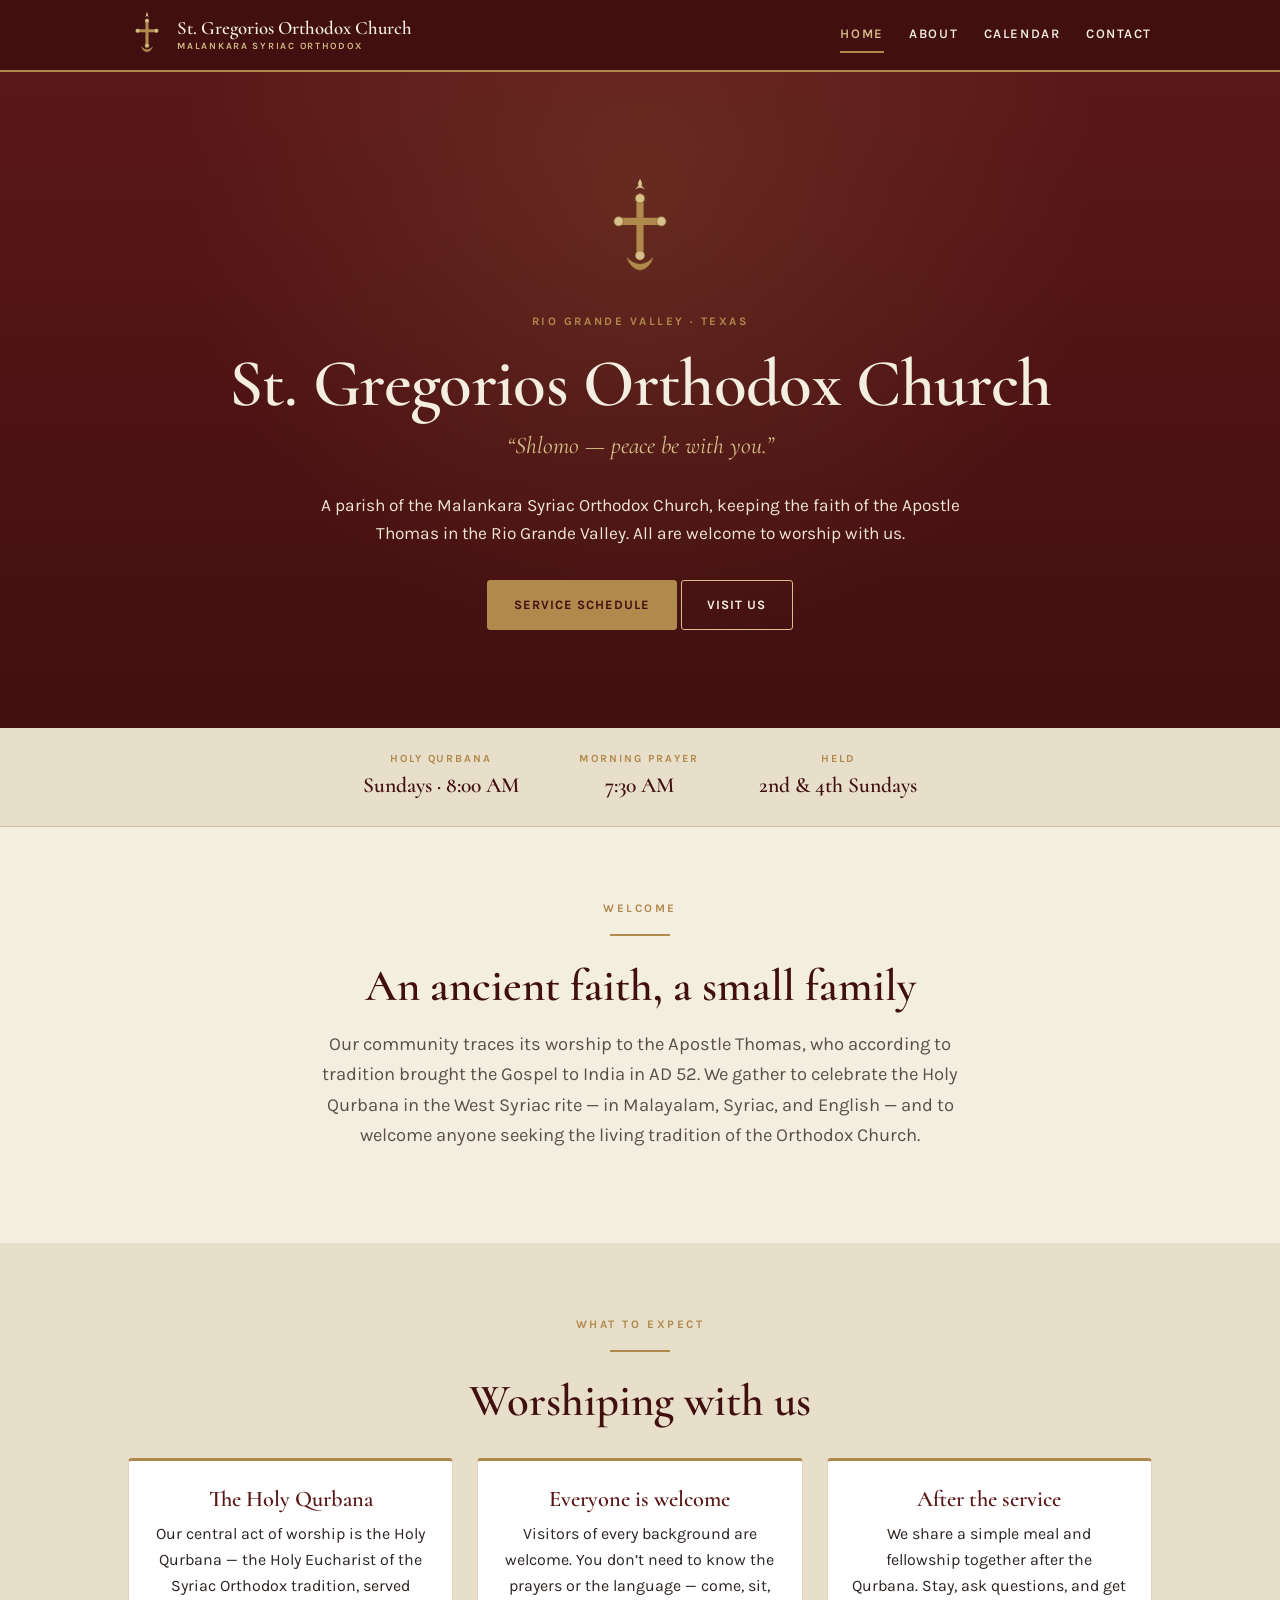
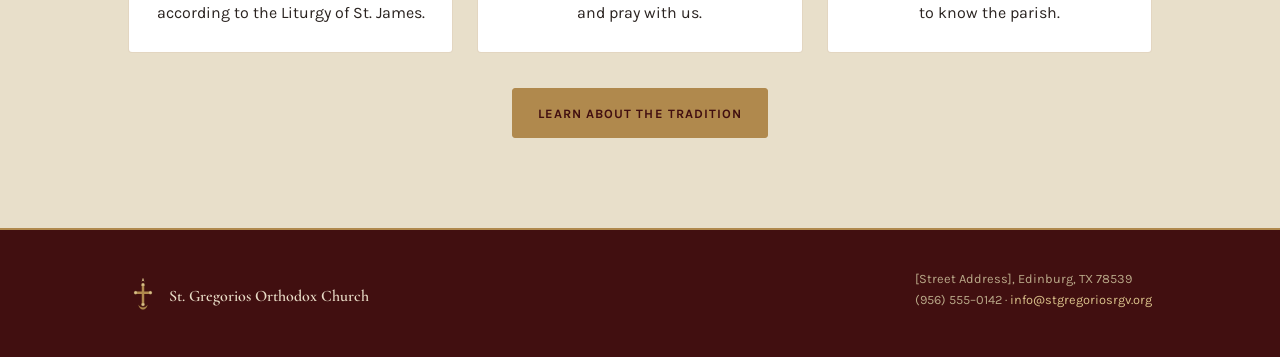
==== index.html @ 6551cbe2 "first commit" ====
<!DOCTYPE html>
<html lang="en">
<head>
<meta charset="UTF-8">
<meta name="viewport" content="width=device-width, initial-scale=1">
<title>St. Gregorios Orthodox Church — Malankara Syriac Orthodox, Rio Grande Valley</title>
<meta name="description" content="A parish of the Malankara Syriac Orthodox Church serving the Rio Grande Valley near McAllen and Edinburg, Texas. Holy Qurbana on Sundays at 8:00 AM.">
<link rel="preconnect" href="https://fonts.googleapis.com">
<link rel="preconnect" href="https://fonts.gstatic.com" crossorigin>
<link href="https://fonts.googleapis.com/css2?family=Cormorant:ital,wght@0,500;0,600;1,500;1,600&family=Karla:wght@400;500;700&display=swap" rel="stylesheet">
<link rel="stylesheet" href="styles.css">
</head>
<body>

<header class="topbar">
  <div class="wrap">
    <a class="brand" href="index.html">
      <svg class="mark" viewBox="0 0 80 108" fill="none" xmlns="http://www.w3.org/2000/svg" role="img" aria-label="St. Thomas Cross"><path d="M40 3c-2.6 3.2-2.6 6 0 9.2 2.6-3.2 2.6-6 0-9.2z" fill="#d9c08a"/><path d="M40 8l-5 5 5-2 5 2z" fill="#d9c08a"/><g fill="#b0894d"><rect x="36.5" y="22" width="7" height="56" rx="1.5"/><rect x="19" y="41" width="42" height="7" rx="1.5"/></g><g fill="#d9c08a" stroke="#8a6a36" stroke-width=".8"><circle cx="40" cy="22" r="4.6"/><circle cx="19" cy="44.5" r="4.6"/><circle cx="61" cy="44.5" r="4.6"/><circle cx="40" cy="78" r="4.6"/></g><path d="M27 80q13 13 26 0-3.5 11-13 12.5Q30.5 91 27 80z" fill="#b0894d" stroke="#8a6a36" stroke-width=".6"/></svg>
      <span class="name">St. Gregorios Orthodox Church<small>Malankara Syriac Orthodox</small></span>
    </a>
    <button class="menu-toggle" aria-label="Open menu" aria-expanded="false">&#9776;</button>
    <nav class="menu" id="menu">
      <a href="index.html" aria-current="page">Home</a>
      <a href="about.html">About</a>
      <a href="calendar.html">Calendar</a>
      <a href="contact.html">Contact</a>
    </nav>
  </div>
</header>

<section class="hero">
  <div class="wrap">
    <svg class="mark-lg" viewBox="0 0 80 108" fill="none" xmlns="http://www.w3.org/2000/svg" role="img" aria-label="St. Thomas Cross"><path d="M40 3c-2.6 3.2-2.6 6 0 9.2 2.6-3.2 2.6-6 0-9.2z" fill="#d9c08a"/><path d="M40 8l-5 5 5-2 5 2z" fill="#d9c08a"/><g fill="#b0894d"><rect x="36.5" y="22" width="7" height="56" rx="1.5"/><rect x="19" y="41" width="42" height="7" rx="1.5"/></g><g fill="#d9c08a" stroke="#8a6a36" stroke-width=".8"><circle cx="40" cy="22" r="4.6"/><circle cx="19" cy="44.5" r="4.6"/><circle cx="61" cy="44.5" r="4.6"/><circle cx="40" cy="78" r="4.6"/></g><path d="M27 80q13 13 26 0-3.5 11-13 12.5Q30.5 91 27 80z" fill="#b0894d" stroke="#8a6a36" stroke-width=".6"/></svg>
    <p class="eyebrow">Rio Grande Valley &middot; Texas</p>
    <h1>St. Gregorios Orthodox Church</h1>
    <p class="syriac">&ldquo;Shlomo &mdash; peace be with you.&rdquo;</p>
    <p class="lede">A parish of the Malankara Syriac Orthodox Church, keeping the faith of the
      Apostle Thomas in the Rio Grande Valley. All are welcome to worship with us.</p>
    <p>
      <a class="btn" href="calendar.html">Service Schedule</a>
      <a class="btn ghost" href="contact.html">Visit Us</a>
    </p>
  </div>
</section>

<div class="service-banner">
  <div class="wrap">
    <div class="slot"><span class="lbl">Holy Qurbana</span><span class="val">Sundays &middot; 8:00 AM</span></div>
    <div class="slot"><span class="lbl">Morning Prayer</span><span class="val">7:30 AM</span></div>
    <div class="slot"><span class="lbl">Held</span><span class="val">2nd &amp; 4th Sundays</span></div>
  </div>
</div>

<section class="block">
  <div class="wrap center">
    <p class="eyebrow">Welcome</p>
    <hr class="rule">
    <h2>An ancient faith, a small family</h2>
    <p class="lead">Our community traces its worship to the Apostle Thomas, who according to
      tradition brought the Gospel to India in AD 52. We gather to celebrate the Holy Qurbana
      in the West Syriac rite &mdash; in Malayalam, Syriac, and English &mdash; and to welcome
      anyone seeking the living tradition of the Orthodox Church.</p>
  </div>
</section>

<section class="block alt">
  <div class="wrap center">
    <p class="eyebrow">What to expect</p>
    <hr class="rule">
    <h2>Worshiping with us</h2>
    <div class="grid">
      <div class="card">
        <h3>The Holy Qurbana</h3>
        <p>Our central act of worship is the Holy Qurbana &mdash; the Holy Eucharist of the
          Syriac Orthodox tradition, served according to the Liturgy of St. James.</p>
      </div>
      <div class="card">
        <h3>Everyone is welcome</h3>
        <p>Visitors of every background are welcome. You don&rsquo;t need to know the prayers or the
          language &mdash; come, sit, and pray with us.</p>
      </div>
      <div class="card">
        <h3>After the service</h3>
        <p>We share a simple meal and fellowship together after the Qurbana. Stay, ask
          questions, and get to know the parish.</p>
      </div>
    </div>
    <p style="margin-top:2.2rem"><a class="btn" href="about.html">Learn About the Tradition</a></p>
  </div>
</section>

<footer class="site">
  <div class="wrap">
    <a class="brand" href="index.html" style="color:#e8dcc6">
      <svg class="mark" viewBox="0 0 80 108" fill="none" xmlns="http://www.w3.org/2000/svg" aria-hidden="true"><path d="M40 3c-2.6 3.2-2.6 6 0 9.2 2.6-3.2 2.6-6 0-9.2z" fill="#d9c08a"/><path d="M40 8l-5 5 5-2 5 2z" fill="#d9c08a"/><g fill="#b0894d"><rect x="36.5" y="22" width="7" height="56" rx="1.5"/><rect x="19" y="41" width="42" height="7" rx="1.5"/></g><g fill="#d9c08a" stroke="#8a6a36" stroke-width=".8"><circle cx="40" cy="22" r="4.6"/><circle cx="19" cy="44.5" r="4.6"/><circle cx="61" cy="44.5" r="4.6"/><circle cx="40" cy="78" r="4.6"/></g><path d="M27 80q13 13 26 0-3.5 11-13 12.5Q30.5 91 27 80z" fill="#b0894d" stroke="#8a6a36" stroke-width=".6"/></svg>
      <span class="name" style="font-size:1rem">St. Gregorios Orthodox Church</span>
    </a>
    <p class="fnote">
      [Street Address], Edinburg, TX 78539<br>
      (956) 555&ndash;0142 &middot; <a href="mailto:info@stgregoriosrgv.org">info@stgregoriosrgv.org</a>
    </p>
  </div>
</footer>

<script>
  const t = document.querySelector('.menu-toggle');
  const m = document.getElementById('menu');
  t.addEventListener('click', () => {
    const open = m.classList.toggle('open');
    t.setAttribute('aria-expanded', open);
  });
</script>
</body>
</html>
---- styles.css ----
/* ===========================================================
   St. Gregorios Orthodox Church — shared styles
   Palette grounded in West Syriac liturgical color:
     --oxblood   deep liturgical red (vestments / sanctuary)
     --gold      ecclesial gilding
     --parchment warm manuscript ground
     --indigo    Kerala mural shadow tone
     --ink       reading text
   =========================================================== */

:root {
  --oxblood: #5b1718;
  --oxblood-deep: #410f10;
  --gold: #b0894d;
  --gold-soft: #d9c08a;
  --parchment: #f4eee1;
  --parchment-dim: #e8dfca;
  --indigo: #233044;
  --ink: #2a2320;
  --ink-soft: #5a5048;

  --display: "Cormorant", "Cormorant Garamond", Georgia, serif;
  --body: "Karla", system-ui, -apple-system, sans-serif;

  --measure: 64rem;
}

/* reset-ish */
*, *::before, *::after { box-sizing: border-box; }
html { scroll-behavior: smooth; }
@media (prefers-reduced-motion: reduce) {
  html { scroll-behavior: auto; }
  * { animation-duration: 0.01ms !important; transition-duration: 0.01ms !important; }
}

body {
  margin: 0;
  font-family: var(--body);
  color: var(--ink);
  background: var(--parchment);
  line-height: 1.65;
  -webkit-font-smoothing: antialiased;
}

h1, h2, h3, h4 {
  font-family: var(--display);
  font-weight: 600;
  line-height: 1.1;
  color: var(--oxblood-deep);
  margin: 0 0 0.4em;
}
h1 { font-size: clamp(2.4rem, 6vw, 4.2rem); letter-spacing: -0.01em; }
h2 { font-size: clamp(1.8rem, 4vw, 2.8rem); }
h3 { font-size: 1.4rem; }
p { margin: 0 0 1.1em; }
a { color: var(--oxblood); }

.eyebrow {
  font-family: var(--body);
  text-transform: uppercase;
  letter-spacing: 0.22em;
  font-size: 0.72rem;
  font-weight: 700;
  color: var(--gold);
  margin: 0 0 1rem;
}

.wrap { width: min(100% - 2.5rem, var(--measure)); margin-inline: auto; }

/* ---------- top bar ---------- */
.topbar {
  background: var(--oxblood-deep);
  color: var(--parchment);
  position: sticky;
  top: 0;
  z-index: 50;
  border-bottom: 2px solid var(--gold);
}
.topbar .wrap {
  display: flex;
  align-items: center;
  justify-content: space-between;
  padding: 0.7rem 0;
  gap: 1rem;
}
.brand {
  display: flex;
  align-items: center;
  gap: 0.7rem;
  text-decoration: none;
  color: var(--parchment);
}
.brand .mark { width: 38px; height: 48px; flex: none; }
.brand .name {
  font-family: var(--display);
  font-size: 1.18rem;
  font-weight: 600;
  line-height: 1.05;
}
.brand .name small {
  display: block;
  font-family: var(--body);
  font-size: 0.6rem;
  letter-spacing: 0.18em;
  text-transform: uppercase;
  color: var(--gold-soft);
  font-weight: 600;
  margin-top: 2px;
}

nav.menu { display: flex; gap: 1.6rem; align-items: center; }
nav.menu a {
  color: var(--parchment);
  text-decoration: none;
  font-size: 0.82rem;
  letter-spacing: 0.12em;
  text-transform: uppercase;
  font-weight: 600;
  padding: 0.4rem 0;
  border-bottom: 2px solid transparent;
  transition: border-color 0.2s, color 0.2s;
}
nav.menu a:hover, nav.menu a[aria-current="page"] {
  color: var(--gold-soft);
  border-color: var(--gold);
}

.menu-toggle {
  display: none;
  background: none;
  border: 1px solid var(--gold);
  color: var(--parchment);
  border-radius: 4px;
  padding: 0.4rem 0.6rem;
  font-size: 1rem;
  cursor: pointer;
}

@media (max-width: 720px) {
  nav.menu {
    position: absolute;
    top: 100%; left: 0; right: 0;
    background: var(--oxblood-deep);
    flex-direction: column;
    gap: 0;
    padding: 0.5rem 1.25rem 1rem;
    border-bottom: 2px solid var(--gold);
    display: none;
  }
  nav.menu.open { display: flex; }
  nav.menu a { width: 100%; padding: 0.7rem 0; }
  .menu-toggle { display: inline-block; }
}

/* ---------- hero ---------- */
.hero {
  background:
    radial-gradient(circle at 50% 18%, rgba(176,137,77,0.18), transparent 55%),
    linear-gradient(180deg, var(--oxblood) 0%, var(--oxblood-deep) 100%);
  color: var(--parchment);
  text-align: center;
  padding: clamp(3.5rem, 9vw, 6.5rem) 0 clamp(3rem, 7vw, 5rem);
  position: relative;
}
.hero .mark-lg { width: 86px; height: 110px; margin: 0 auto 1.6rem; display: block; }
.hero h1 { color: var(--parchment); margin-bottom: 0.3rem; }
.hero .syriac {
  font-family: var(--display);
  font-style: italic;
  font-size: clamp(1.1rem, 2.5vw, 1.5rem);
  color: var(--gold-soft);
  margin-bottom: 1.6rem;
}
.hero p.lede {
  max-width: 40rem;
  margin: 0 auto 2rem;
  color: #efe6d3;
  font-size: 1.08rem;
}

.btn {
  display: inline-block;
  background: var(--gold);
  color: var(--oxblood-deep);
  text-decoration: none;
  font-weight: 700;
  letter-spacing: 0.08em;
  text-transform: uppercase;
  font-size: 0.8rem;
  padding: 0.85rem 1.6rem;
  border-radius: 3px;
  border: 1px solid var(--gold);
  transition: background 0.2s, transform 0.15s;
}
.btn:hover { background: var(--gold-soft); transform: translateY(-1px); }
.btn.ghost { background: transparent; color: var(--parchment); border-color: var(--gold-soft); }
.btn.ghost:hover { background: rgba(217,192,138,0.12); }

/* ---------- service banner ---------- */
.service-banner {
  background: var(--parchment-dim);
  border-bottom: 1px solid rgba(176,137,77,0.4);
}
.service-banner .wrap {
  display: flex;
  flex-wrap: wrap;
  gap: 1.5rem 3rem;
  justify-content: center;
  text-align: center;
  padding: 1.4rem 0;
}
.service-banner .slot { min-width: 9rem; }
.service-banner .slot .lbl {
  display: block;
  font-size: 0.68rem;
  letter-spacing: 0.18em;
  text-transform: uppercase;
  color: var(--gold);
  font-weight: 700;
}
.service-banner .slot .val {
  font-family: var(--display);
  font-size: 1.35rem;
  color: var(--oxblood-deep);
  font-weight: 600;
}

/* ---------- generic section ---------- */
section.block { padding: clamp(2.8rem, 6vw, 4.5rem) 0; }
section.block.alt { background: var(--parchment-dim); }
.center { text-align: center; }
.lead { font-size: 1.15rem; color: var(--ink-soft); max-width: 42rem; }
.center .lead { margin-inline: auto; }

.rule {
  width: 60px; height: 2px;
  background: var(--gold);
  border: 0;
  margin: 0 0 1.6rem;
}
.center .rule { margin-inline: auto; }

/* card grid */
.grid {
  display: grid;
  gap: 1.5rem;
  grid-template-columns: repeat(auto-fit, minmax(230px, 1fr));
  margin-top: 2rem;
}
.card {
  background: var(--parchment);
  border: 1px solid rgba(176,137,77,0.35);
  border-top: 3px solid var(--gold);
  border-radius: 4px;
  padding: 1.6rem 1.5rem;
}
section.block.alt .card { background: #fff; }
.card h3 { color: var(--oxblood); }
.card p:last-child { margin-bottom: 0; }

/* ---------- about / prose ---------- */
.prose { max-width: 46rem; }
.prose h2 { margin-top: 2.2rem; }
.prose blockquote {
  margin: 1.8rem 0;
  padding: 0.4rem 0 0.4rem 1.4rem;
  border-left: 3px solid var(--gold);
  font-family: var(--display);
  font-style: italic;
  font-size: 1.3rem;
  color: var(--oxblood);
}

/* ---------- calendar ---------- */
.cal-list { list-style: none; margin: 2rem 0 0; padding: 0; }
.cal-list li {
  display: flex;
  gap: 1.3rem;
  align-items: baseline;
  padding: 1.1rem 0;
  border-bottom: 1px solid rgba(176,137,77,0.3);
}
.cal-list .date {
  flex: none;
  width: 5.5rem;
  text-align: center;
  font-family: var(--display);
  color: var(--oxblood);
  line-height: 1.05;
}
.cal-list .date .d { display: block; font-size: 1.9rem; font-weight: 600; }
.cal-list .date .m { display: block; font-size: 0.72rem; letter-spacing: 0.15em; text-transform: uppercase; color: var(--gold); font-family: var(--body); font-weight: 700; }
.cal-list .what h3 { margin-bottom: 0.15rem; }
.cal-list .what p { margin: 0; color: var(--ink-soft); font-size: 0.95rem; }
.cal-list .tag {
  display: inline-block;
  font-size: 0.65rem;
  letter-spacing: 0.12em;
  text-transform: uppercase;
  font-weight: 700;
  color: var(--gold);
  border: 1px solid var(--gold);
  border-radius: 99px;
  padding: 0.1rem 0.6rem;
  margin-left: 0.5rem;
  vertical-align: middle;
}

/* ---------- contact ---------- */
.two-col {
  display: grid;
  gap: 2.5rem;
  grid-template-columns: 1fr 1fr;
}
@media (max-width: 720px) { .two-col { grid-template-columns: 1fr; } }

.info-row { margin-bottom: 1.3rem; }
.info-row .lbl {
  display: block;
  font-size: 0.68rem;
  letter-spacing: 0.18em;
  text-transform: uppercase;
  color: var(--gold);
  font-weight: 700;
  margin-bottom: 0.2rem;
}
.info-row a { color: var(--ink); text-decoration: none; }
.info-row a:hover { color: var(--oxblood); text-decoration: underline; }

form.contact label {
  display: block;
  font-size: 0.78rem;
  letter-spacing: 0.1em;
  text-transform: uppercase;
  font-weight: 700;
  color: var(--ink-soft);
  margin: 0 0 0.35rem;
}
form.contact input,
form.contact textarea {
  width: 100%;
  font-family: var(--body);
  font-size: 1rem;
  padding: 0.7rem 0.8rem;
  margin-bottom: 1.1rem;
  border: 1px solid rgba(42,35,32,0.25);
  border-radius: 4px;
  background: #fff;
  color: var(--ink);
}
form.contact input:focus,
form.contact textarea:focus {
  outline: 2px solid var(--gold);
  outline-offset: 1px;
  border-color: var(--gold);
}

.map-embed {
  width: 100%;
  aspect-ratio: 4 / 3;
  border: 1px solid rgba(176,137,77,0.4);
  border-radius: 4px;
  margin-top: 0.5rem;
}

/* ---------- footer ---------- */
footer.site {
  background: var(--oxblood-deep);
  color: #e8dcc6;
  padding: 2.4rem 0 2rem;
  border-top: 2px solid var(--gold);
}
footer.site .wrap {
  display: flex;
  flex-wrap: wrap;
  gap: 1.5rem;
  justify-content: space-between;
  align-items: center;
}
footer.site .mark { width: 30px; height: 38px; }
footer.site a { color: var(--gold-soft); text-decoration: none; }
footer.site a:hover { text-decoration: underline; }
footer.site .fnote { font-size: 0.8rem; color: #b9a888; }

/* focus visibility everywhere */
a:focus-visible, button:focus-visible {
  outline: 2px solid var(--gold);
  outline-offset: 2px;
}
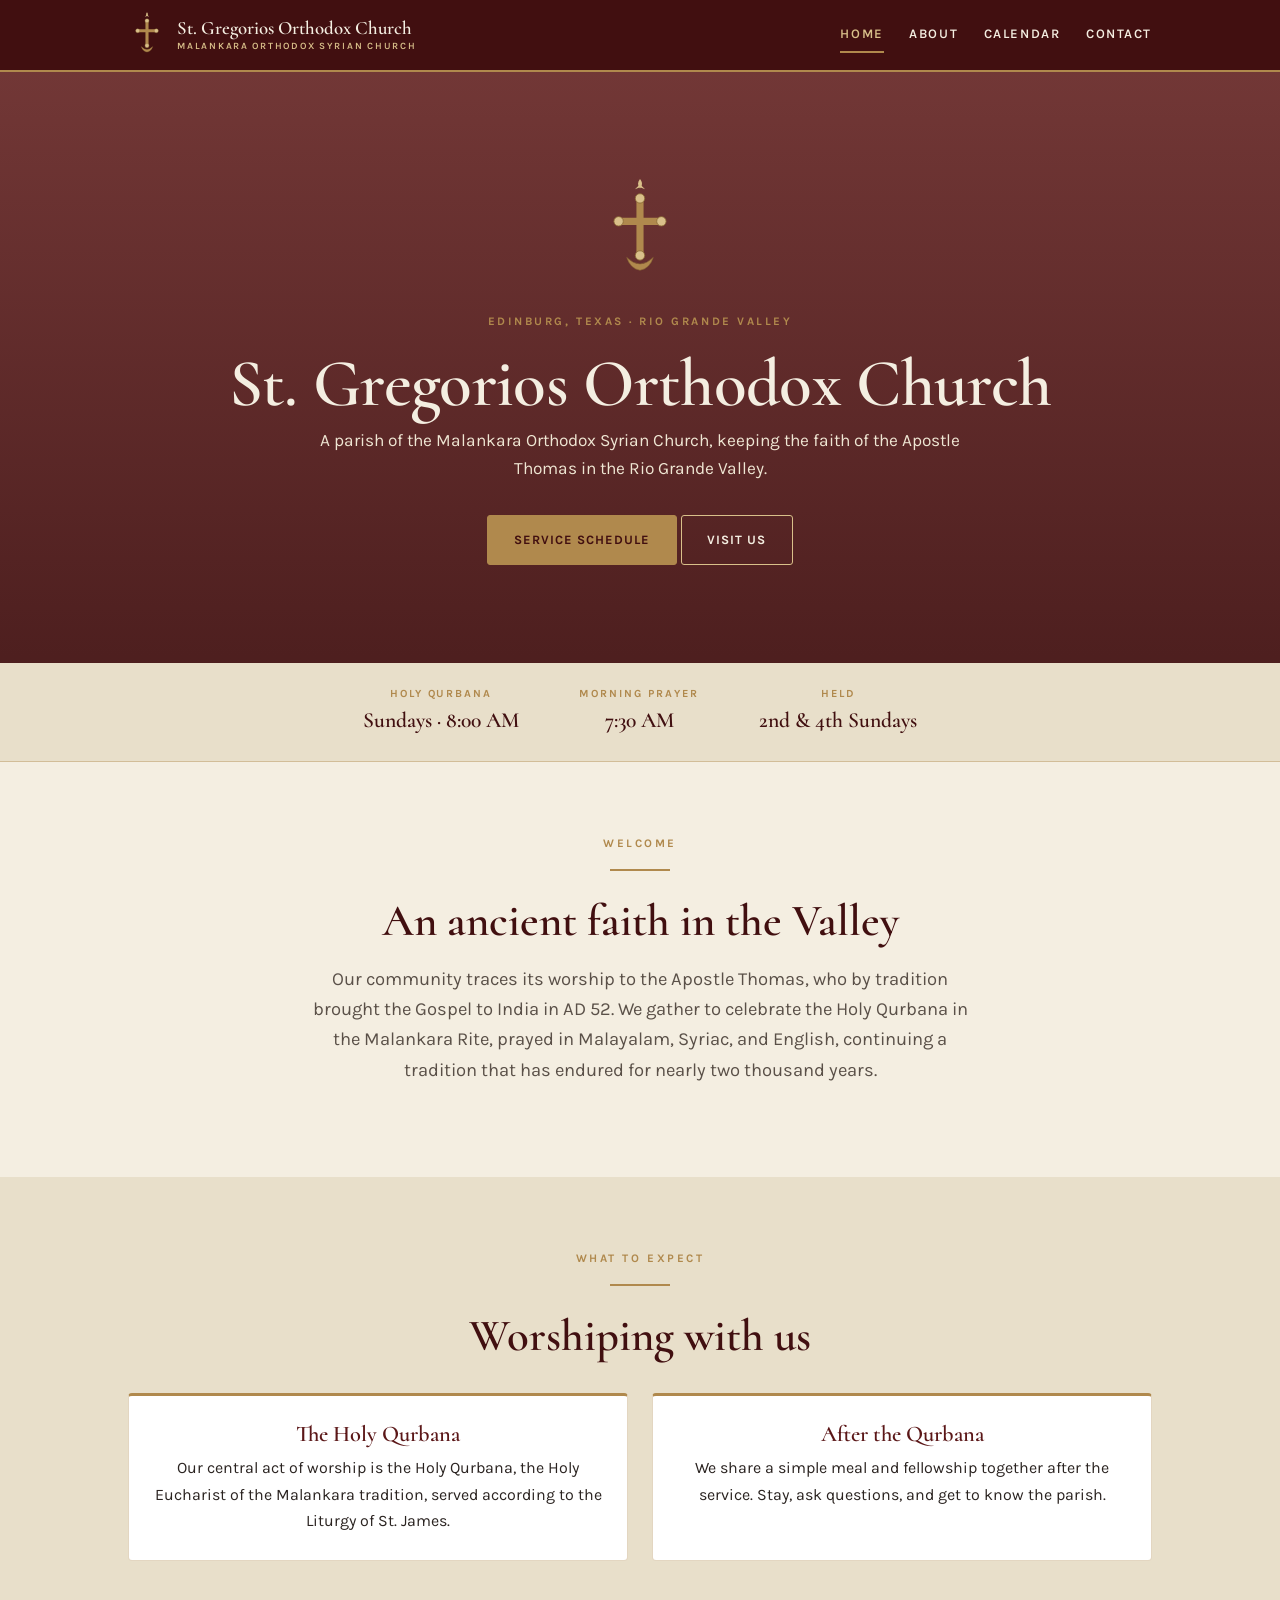
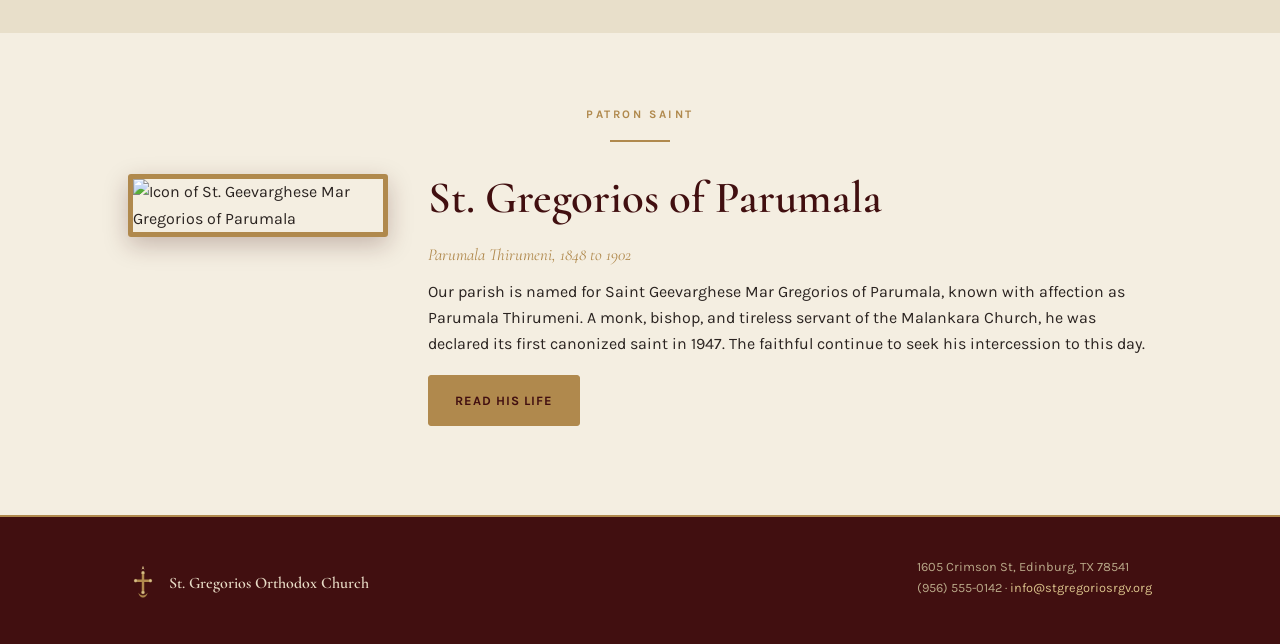
==== commit 3b9e1b31: "Replace site with new build" ====
--- a/index.html
+++ b/index.html
@@ -3,8 +3,8 @@
 <head>
 <meta charset="UTF-8">
 <meta name="viewport" content="width=device-width, initial-scale=1">
-<title>St. Gregorios Orthodox Church — Malankara Syriac Orthodox, Rio Grande Valley</title>
-<meta name="description" content="A parish of the Malankara Syriac Orthodox Church serving the Rio Grande Valley near McAllen and Edinburg, Texas. Holy Qurbana on Sundays at 8:00 AM.">
+<title>St. Gregorios Orthodox Church, Edinburg TX, Malankara Orthodox Syrian Church</title>
+<meta name="description" content="A parish of the Malankara Orthodox Syrian Church serving the Rio Grande Valley in Edinburg, Texas. Holy Qurbana on Sundays at 8:00 AM.">
 <link rel="preconnect" href="https://fonts.googleapis.com">
 <link rel="preconnect" href="https://fonts.gstatic.com" crossorigin>
 <link href="https://fonts.googleapis.com/css2?family=Cormorant:ital,wght@0,500;0,600;1,500;1,600&family=Karla:wght@400;500;700&display=swap" rel="stylesheet">
@@ -16,7 +16,7 @@
   <div class="wrap">
     <a class="brand" href="index.html">
       <svg class="mark" viewBox="0 0 80 108" fill="none" xmlns="http://www.w3.org/2000/svg" role="img" aria-label="St. Thomas Cross"><path d="M40 3c-2.6 3.2-2.6 6 0 9.2 2.6-3.2 2.6-6 0-9.2z" fill="#d9c08a"/><path d="M40 8l-5 5 5-2 5 2z" fill="#d9c08a"/><g fill="#b0894d"><rect x="36.5" y="22" width="7" height="56" rx="1.5"/><rect x="19" y="41" width="42" height="7" rx="1.5"/></g><g fill="#d9c08a" stroke="#8a6a36" stroke-width=".8"><circle cx="40" cy="22" r="4.6"/><circle cx="19" cy="44.5" r="4.6"/><circle cx="61" cy="44.5" r="4.6"/><circle cx="40" cy="78" r="4.6"/></g><path d="M27 80q13 13 26 0-3.5 11-13 12.5Q30.5 91 27 80z" fill="#b0894d" stroke="#8a6a36" stroke-width=".6"/></svg>
-      <span class="name">St. Gregorios Orthodox Church<small>Malankara Syriac Orthodox</small></span>
+      <span class="name">St. Gregorios Orthodox Church<small>Malankara Orthodox Syrian Church</small></span>
     </a>
     <button class="menu-toggle" aria-label="Open menu" aria-expanded="false">&#9776;</button>
     <nav class="menu" id="menu">
@@ -28,14 +28,13 @@
   </div>
 </header>
 
-<section class="hero">
+<section class="hero photo">
   <div class="wrap">
     <svg class="mark-lg" viewBox="0 0 80 108" fill="none" xmlns="http://www.w3.org/2000/svg" role="img" aria-label="St. Thomas Cross"><path d="M40 3c-2.6 3.2-2.6 6 0 9.2 2.6-3.2 2.6-6 0-9.2z" fill="#d9c08a"/><path d="M40 8l-5 5 5-2 5 2z" fill="#d9c08a"/><g fill="#b0894d"><rect x="36.5" y="22" width="7" height="56" rx="1.5"/><rect x="19" y="41" width="42" height="7" rx="1.5"/></g><g fill="#d9c08a" stroke="#8a6a36" stroke-width=".8"><circle cx="40" cy="22" r="4.6"/><circle cx="19" cy="44.5" r="4.6"/><circle cx="61" cy="44.5" r="4.6"/><circle cx="40" cy="78" r="4.6"/></g><path d="M27 80q13 13 26 0-3.5 11-13 12.5Q30.5 91 27 80z" fill="#b0894d" stroke="#8a6a36" stroke-width=".6"/></svg>
-    <p class="eyebrow">Rio Grande Valley &middot; Texas</p>
+    <p class="eyebrow">Edinburg, Texas &middot; Rio Grande Valley</p>
     <h1>St. Gregorios Orthodox Church</h1>
-    <p class="syriac">&ldquo;Shlomo &mdash; peace be with you.&rdquo;</p>
-    <p class="lede">A parish of the Malankara Syriac Orthodox Church, keeping the faith of the
-      Apostle Thomas in the Rio Grande Valley. All are welcome to worship with us.</p>
+    <p class="lede">A parish of the Malankara Orthodox Syrian Church, keeping the faith of the
+      Apostle Thomas in the Rio Grande Valley.</p>
     <p>
       <a class="btn" href="calendar.html">Service Schedule</a>
       <a class="btn ghost" href="contact.html">Visit Us</a>
@@ -55,11 +54,11 @@
   <div class="wrap center">
     <p class="eyebrow">Welcome</p>
     <hr class="rule">
-    <h2>An ancient faith, a small family</h2>
-    <p class="lead">Our community traces its worship to the Apostle Thomas, who according to
-      tradition brought the Gospel to India in AD 52. We gather to celebrate the Holy Qurbana
-      in the West Syriac rite &mdash; in Malayalam, Syriac, and English &mdash; and to welcome
-      anyone seeking the living tradition of the Orthodox Church.</p>
+    <h2>An ancient faith in the Valley</h2>
+    <p class="lead">Our community traces its worship to the Apostle Thomas, who by tradition
+      brought the Gospel to India in AD 52. We gather to celebrate the Holy Qurbana in the
+      Malankara Rite, prayed in Malayalam, Syriac, and English, continuing a tradition that
+      has endured for nearly two thousand years.</p>
   </div>
 </section>
 
@@ -71,21 +70,34 @@
     <div class="grid">
       <div class="card">
         <h3>The Holy Qurbana</h3>
-        <p>Our central act of worship is the Holy Qurbana &mdash; the Holy Eucharist of the
-          Syriac Orthodox tradition, served according to the Liturgy of St. James.</p>
+        <p>Our central act of worship is the Holy Qurbana, the Holy Eucharist of the Malankara
+          tradition, served according to the Liturgy of St. James.</p>
       </div>
       <div class="card">
-        <h3>Everyone is welcome</h3>
-        <p>Visitors of every background are welcome. You don&rsquo;t need to know the prayers or the
-          language &mdash; come, sit, and pray with us.</p>
-      </div>
-      <div class="card">
-        <h3>After the service</h3>
-        <p>We share a simple meal and fellowship together after the Qurbana. Stay, ask
+        <h3>After the Qurbana</h3>
+        <p>We share a simple meal and fellowship together after the service. Stay, ask
           questions, and get to know the parish.</p>
       </div>
     </div>
-    <p style="margin-top:2.2rem"><a class="btn" href="about.html">Learn About the Tradition</a></p>
+  </div>
+</section>
+
+<section class="block">
+  <div class="wrap">
+    <p class="eyebrow center">Patron Saint</p>
+    <hr class="rule" style="margin-left:auto;margin-right:auto">
+    <div class="patron">
+      <img class="portrait" src="images/patron.jpg" alt="Icon of St. Geevarghese Mar Gregorios of Parumala">
+      <div>
+        <h2 style="margin-top:0">St. Gregorios of Parumala</h2>
+        <p class="dates">Parumala Thirumeni, 1848 to 1902</p>
+        <p>Our parish is named for Saint Geevarghese Mar Gregorios of Parumala, known with
+          affection as Parumala Thirumeni. A monk, bishop, and tireless servant of the
+          Malankara Church, he was declared its first canonized saint in 1947. The faithful
+          continue to seek his intercession to this day.</p>
+        <p><a class="btn" href="about.html#patron">Read His Life</a></p>
+      </div>
+    </div>
   </div>
 </section>
 
@@ -96,8 +108,8 @@
       <span class="name" style="font-size:1rem">St. Gregorios Orthodox Church</span>
     </a>
     <p class="fnote">
-      [Street Address], Edinburg, TX 78539<br>
-      (956) 555&ndash;0142 &middot; <a href="mailto:info@stgregoriosrgv.org">info@stgregoriosrgv.org</a>
+      1605 Crimson St, Edinburg, TX 78541<br>
+      (956) 555-0142 &middot; <a href="mailto:info@stgregoriosrgv.org">info@stgregoriosrgv.org</a>
     </p>
   </div>
 </footer>
--- a/styles.css
+++ b/styles.css
@@ -387,3 +387,47 @@
   outline: 2px solid var(--gold);
   outline-offset: 2px;
 }
+
+/* ---------- photographic elements ---------- */
+.hero.photo {
+  background:
+    linear-gradient(180deg, rgba(91,23,24,0.85) 0%, rgba(65,15,16,0.93) 100%),
+    url('images/sanctuary.jpg') center 35% / cover no-repeat;
+}
+
+.patron {
+  display: grid;
+  grid-template-columns: 260px 1fr;
+  gap: 2.5rem;
+  align-items: start;
+  margin-top: 2rem;
+}
+.patron .portrait {
+  width: 100%;
+  border: 5px solid var(--gold);
+  border-radius: 3px;
+  display: block;
+  box-shadow: 0 8px 24px rgba(65,15,16,0.25);
+}
+.patron .dates {
+  font-family: var(--display);
+  font-style: italic;
+  color: var(--gold);
+  font-size: 1.05rem;
+  margin: 0 0 0.6rem;
+}
+@media (max-width: 640px) {
+  .patron { grid-template-columns: 1fr; justify-items: center; text-align: left; }
+  .patron .portrait { max-width: 240px; }
+}
+
+.qurbana-figure {
+  float: right;
+  width: 220px;
+  margin: 0 0 1rem 1.6rem;
+  border: 4px solid var(--gold);
+  border-radius: 3px;
+}
+@media (max-width: 560px) {
+  .qurbana-figure { float: none; width: 100%; max-width: 280px; margin: 1rem auto; display: block; }
+}
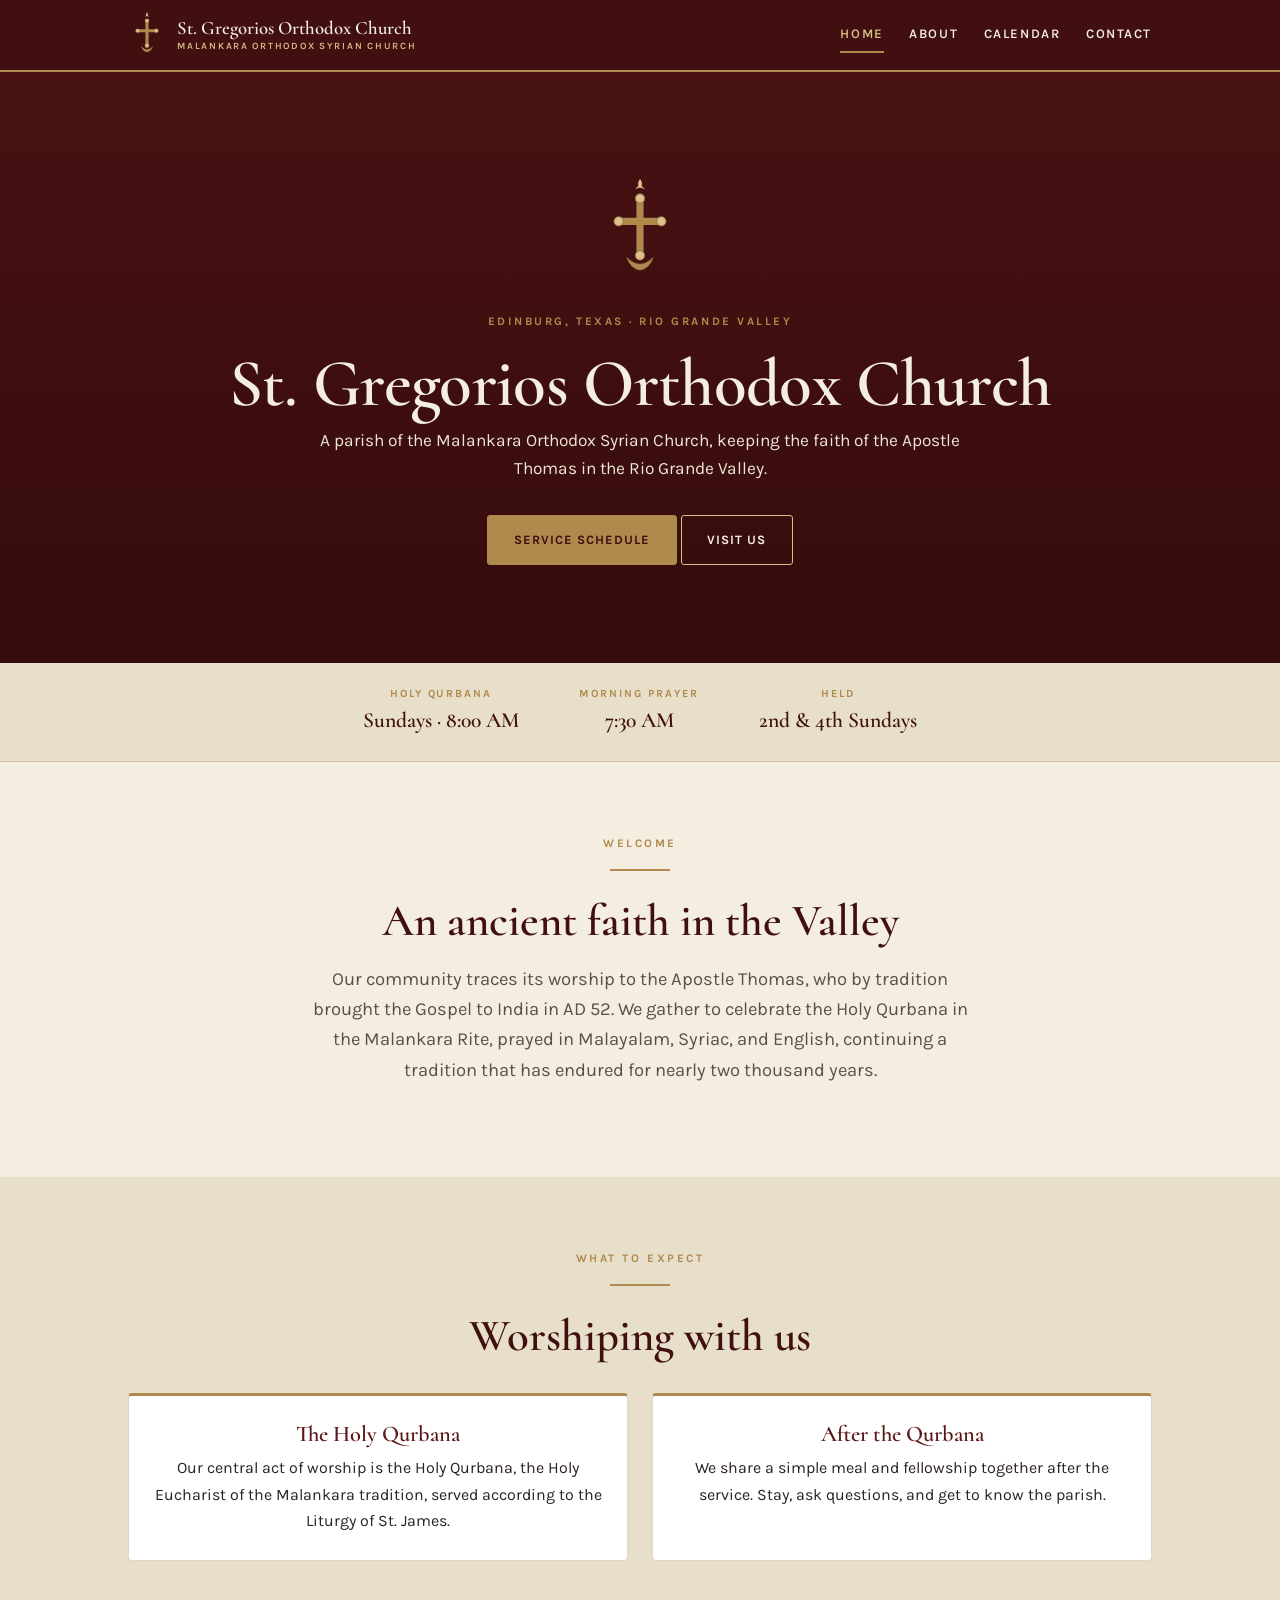
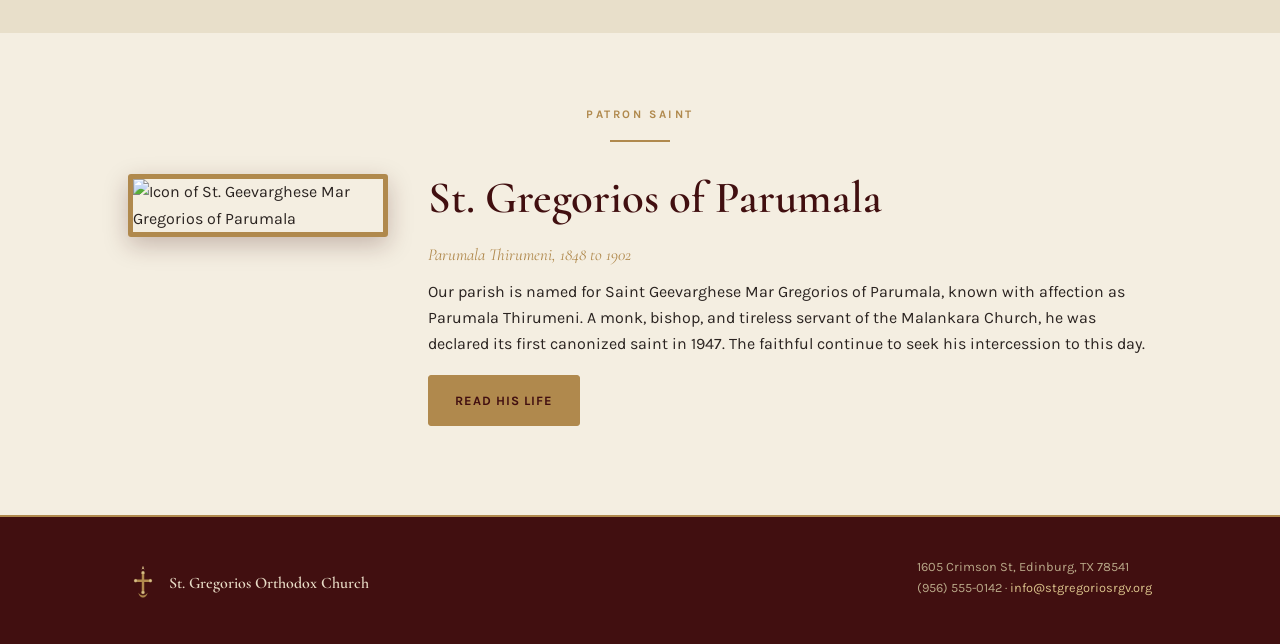
==== commit 544c061c: "Add patron saint image, richen hero, point to patron.png" ====
--- a/index.html
+++ b/index.html
@@ -87,7 +87,7 @@
     <p class="eyebrow center">Patron Saint</p>
     <hr class="rule" style="margin-left:auto;margin-right:auto">
     <div class="patron">
-      <img class="portrait" src="images/patron.jpg" alt="Icon of St. Geevarghese Mar Gregorios of Parumala">
+      <img class="portrait" src="images/patron.png" alt="Icon of St. Geevarghese Mar Gregorios of Parumala">
       <div>
         <h2 style="margin-top:0">St. Gregorios of Parumala</h2>
         <p class="dates">Parumala Thirumeni, 1848 to 1902</p>
--- a/styles.css
+++ b/styles.css
@@ -390,9 +390,14 @@
 
 /* ---------- photographic elements ---------- */
 .hero.photo {
-  background:
-    linear-gradient(180deg, rgba(91,23,24,0.85) 0%, rgba(65,15,16,0.93) 100%),
-    url('images/sanctuary.jpg') center 35% / cover no-repeat;
+  background-color: var(--oxblood-deep);
+  background-image:
+    linear-gradient(180deg, rgba(91,23,24,0.30) 0%, rgba(45,9,10,0.62) 100%),
+    url('images/sanctuary.jpg');
+  background-size: cover, cover;
+  background-position: center 35%, center 35%;
+  background-repeat: no-repeat, no-repeat;
+  background-blend-mode: normal, multiply;
 }
 
 .patron {
